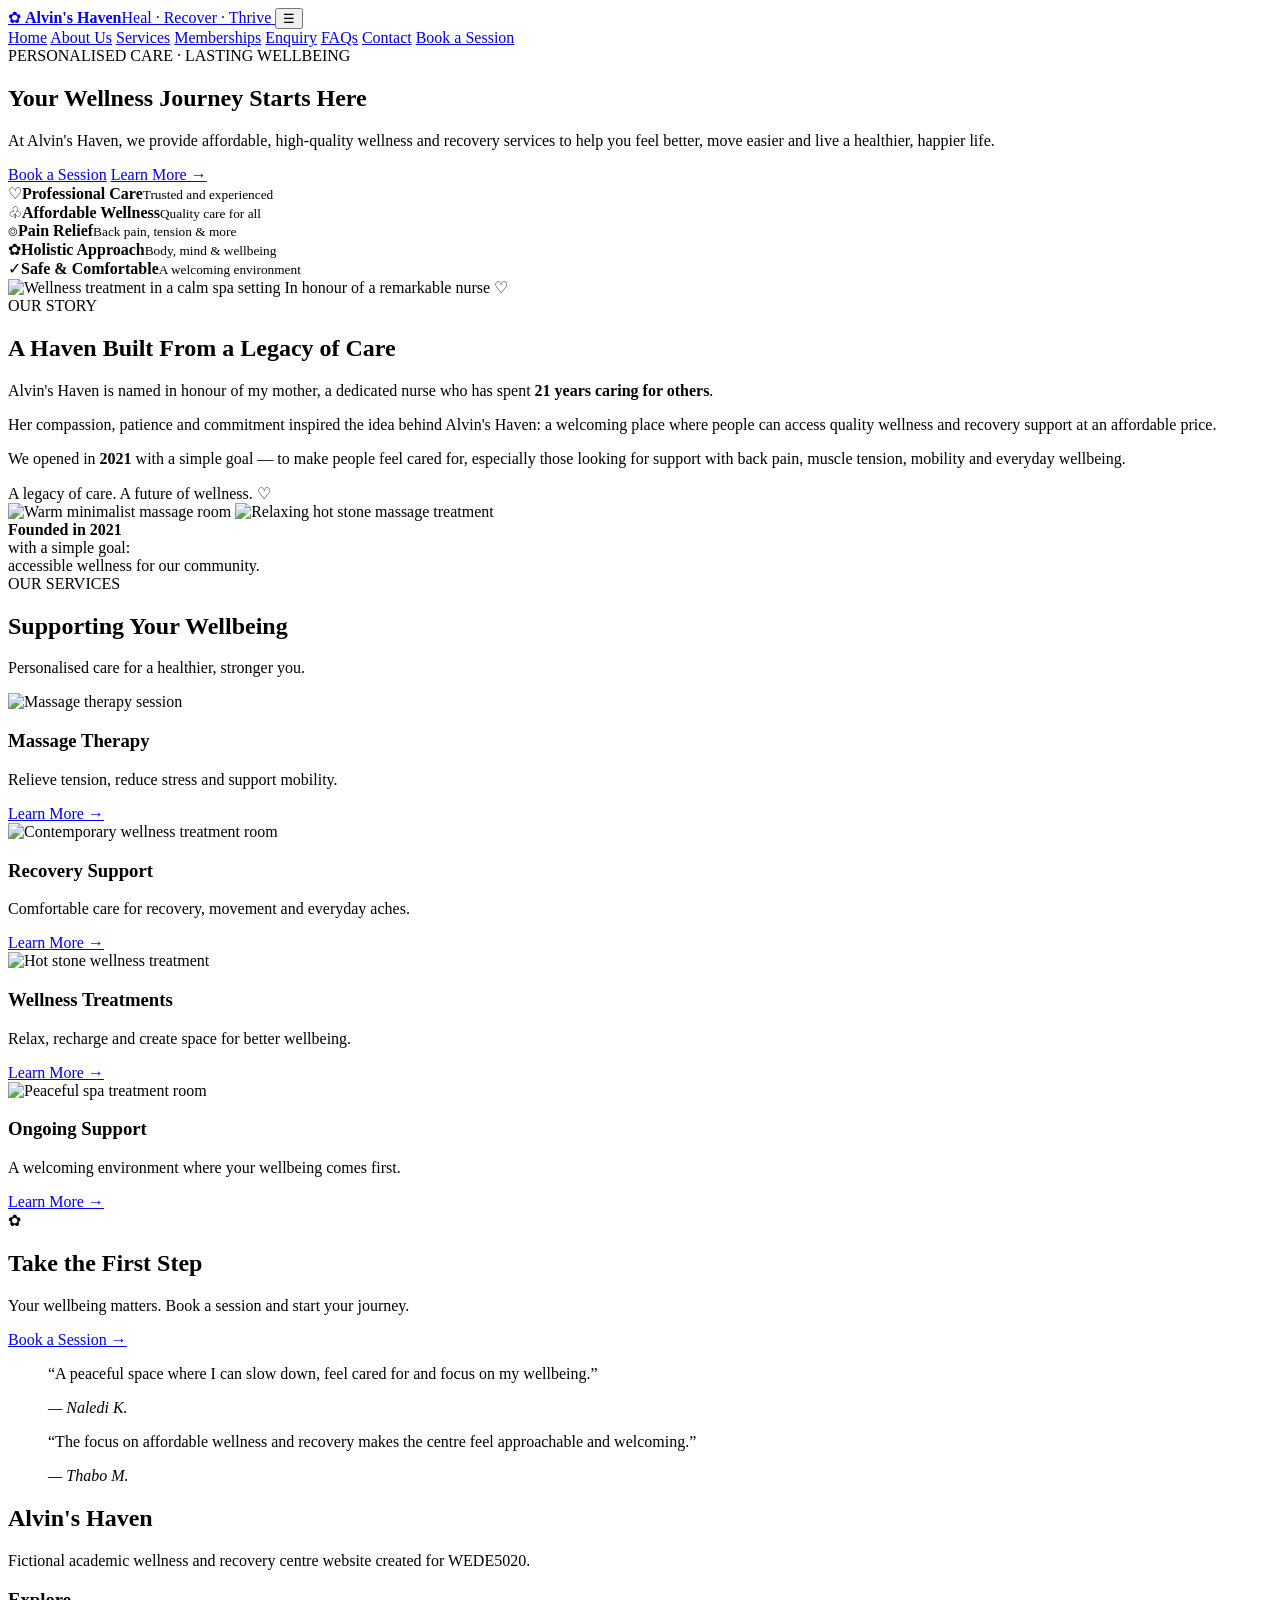
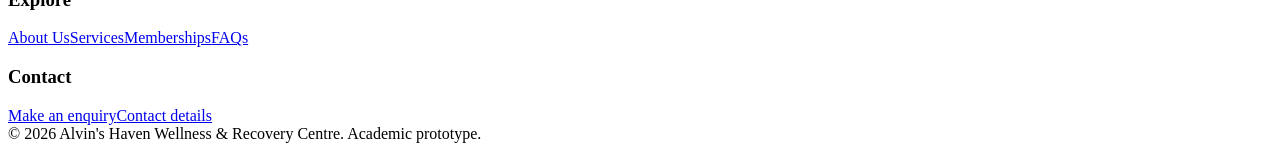
==== index.html @ a2cb9383 "Add main website pages and structure" ====
<!DOCTYPE html>
<html lang="en">
<head>
    <meta charset="UTF-8">
    <meta name="viewport" content="width=device-width, initial-scale=1.0">
    <meta name="description" content="Alvin's Haven is a fictional wellness and recovery centre created as a WEDE5020 academic project.">
    <title>Alvin's Haven | Wellness & Recovery</title>
    <link href="https://fonts.googleapis.com/css2?family=DM+Sans:wght@400;500;600;700&family=Playfair+Display:wght@600;700&display=swap" rel="stylesheet">
    <link rel="stylesheet" href="css/style.css">
</head>

<body>
<header class="site-header">
    <div class="container header-inner">
        <a class="brand" href="index.html">
            <span class="brand-mark" aria-hidden="true">✿</span>
            <span class="brand-text"><strong>Alvin's Haven</strong><span>Heal · Recover · Thrive</span></span>
        </a>

        <button class="menu-btn" type="button" aria-label="Open navigation" aria-expanded="false">☰</button>

        <nav class="nav" aria-label="Main navigation">
            <a class="active" href="index.html">Home</a>
            <a href="about.html">About Us</a>
            <a href="services.html">Services</a>
            <a href="memberships.html">Memberships</a>
            <a href="enquiry.html">Enquiry</a>
            <a href="faq.html">FAQs</a>
            <a href="contact.html">Contact</a>
            <a class="nav-cta" href="enquiry.html">Book a Session</a>
        </nav>
    </div>
</header>

<main>
    <!-- Hero section: introduces the centre and provides the primary call to action -->
    <section class="hero-welcome">
        <div class="hero-photo"></div>
        <div class="hero-overlay"></div>
        <div class="container hero-content">
            <div class="hero-copy">
                <span class="eyebrow">PERSONALISED CARE · LASTING WELLBEING</span>
                <h1>Your Wellness Journey <span>Starts Here</span></h1>
                <p>At Alvin's Haven, we provide affordable, high-quality wellness and recovery services to help you feel better, move easier and live a healthier, happier life.</p>
                <div class="actions">
                    <a href="enquiry.html" class="btn">Book a Session</a>
                    <a href="about.html" class="text-link">Learn More →</a>
                </div>
            </div>
        </div>
    </section>

    <!-- Core value strip: highlights the centre's main service values -->
    <section class="promise-strip" aria-label="Alvin's Haven values">
        <div class="container promise-grid">
            <div><span class="promise-icon">♡</span><span><strong>Professional Care</strong><small>Trusted and experienced</small></span></div>
            <div><span class="promise-icon">♧</span><span><strong>Affordable Wellness</strong><small>Quality care for all</small></span></div>
            <div><span class="promise-icon">⌾</span><span><strong>Pain Relief</strong><small>Back pain, tension & more</small></span></div>
            <div><span class="promise-icon">✿</span><span><strong>Holistic Approach</strong><small>Body, mind & wellbeing</small></span></div>
            <div><span class="promise-icon">✓</span><span><strong>Safe & Comfortable</strong><small>A welcoming environment</small></span></div>
        </div>
    </section>

    <!-- Story section: explains the inspiration behind Alvin's Haven -->
    <section class="story-section">
        <div class="container story-grid">
            <div class="story-main-photo">
                <img src="images/massage-session-1200.jpg"
                     srcset="images/massage-session-720.jpg 720w, images/massage-session-1200.jpg 1200w"
                     sizes="(max-width: 680px) 92vw, 45vw"
                     alt="Wellness treatment in a calm spa setting"
                     loading="lazy">
                <span class="photo-note">In honour of a remarkable nurse ♡</span>
            </div>

            <div class="story-copy">
                <span class="section-kicker">OUR STORY</span>
                <h2>A Haven Built From a Legacy of Care</h2>
                <p>Alvin's Haven is named in honour of my mother, a dedicated nurse who has spent <strong>21 years caring for others</strong>.</p>
                <p>Her compassion, patience and commitment inspired the idea behind Alvin's Haven: a welcoming place where people can access quality wellness and recovery support at an affordable price.</p>
                <p>We opened in <strong>2021</strong> with a simple goal — to make people feel cared for, especially those looking for support with back pain, muscle tension, mobility and everyday wellbeing.</p>
                <div class="story-signoff">A legacy of care. A future of wellness. <span>♡</span></div>
            </div>

            <div class="story-collage">
                <img src="images/spa-room-1200.jpg" srcset="images/spa-room-720.jpg 720w, images/spa-room-1200.jpg 1200w" sizes="(max-width: 680px) 92vw, (max-width: 900px) 80vw, 45vw"
                     alt="Warm minimalist massage room"
                     loading="lazy">
                <img src="images/hot-stone-massage-1200.jpg" srcset="images/hot-stone-massage-720.jpg 720w, images/hot-stone-massage-1200.jpg 1200w" sizes="(max-width: 680px) 92vw, (max-width: 900px) 80vw, 45vw"
                     alt="Relaxing hot stone massage treatment"
                     loading="lazy">
                <div class="founder-note"><strong>Founded in 2021</strong><br>with a simple goal:<br>accessible wellness for our community.</div>
            </div>
        </div>
    </section>

    <section class="services-section">
        <div class="container">
            <div class="section-heading">
                <span class="section-kicker">OUR SERVICES</span>
                <h2>Supporting Your Wellbeing</h2>
                <p>Personalised care for a healthier, stronger you.</p>
            </div>

            <div class="service-cards">
                <article class="service-card">
                    <img src="images/massage-session-1200.jpg" srcset="images/massage-session-720.jpg 720w, images/massage-session-1200.jpg 1200w" sizes="(max-width: 680px) 92vw, (max-width: 900px) 80vw, 45vw" alt="Massage therapy session" loading="lazy">
                    <div><h3>Massage Therapy</h3><p>Relieve tension, reduce stress and support mobility.</p><a href="services.html">Learn More →</a></div>
                </article>

                <article class="service-card">
                    <img src="images/wellness-treatment-1200.jpg" srcset="images/wellness-treatment-720.jpg 720w, images/wellness-treatment-1200.jpg 1200w" sizes="(max-width: 680px) 92vw, (max-width: 900px) 80vw, 45vw" alt="Contemporary wellness treatment room" loading="lazy">
                    <div><h3>Recovery Support</h3><p>Comfortable care for recovery, movement and everyday aches.</p><a href="services.html">Learn More →</a></div>
                </article>

                <article class="service-card">
                    <img src="images/hot-stone-massage-1200.jpg" srcset="images/hot-stone-massage-720.jpg 720w, images/hot-stone-massage-1200.jpg 1200w" sizes="(max-width: 680px) 92vw, (max-width: 900px) 80vw, 45vw" alt="Hot stone wellness treatment" loading="lazy">
                    <div><h3>Wellness Treatments</h3><p>Relax, recharge and create space for better wellbeing.</p><a href="services.html">Learn More →</a></div>
                </article>

                <article class="service-card">
                    <img src="images/spa-room-1200.jpg" srcset="images/spa-room-720.jpg 720w, images/spa-room-1200.jpg 1200w" sizes="(max-width: 680px) 92vw, (max-width: 900px) 80vw, 45vw" alt="Peaceful spa treatment room" loading="lazy">
                    <div><h3>Ongoing Support</h3><p>A welcoming environment where your wellbeing comes first.</p><a href="services.html">Learn More →</a></div>
                </article>
            </div>
        </div>
    </section>

    <!-- Call-to-action banner: directs visitors to the enquiry page -->
    <section class="welcome-banner">
        <div class="container welcome-inner">
            <div><span class="welcome-icon">✿</span><div><h2>Take the First Step</h2><p>Your wellbeing matters. Book a session and start your journey.</p></div></div>
            <a href="enquiry.html" class="btn btn-light">Book a Session →</a>
        </div>
    </section>

    <!-- Testimonials section: fictional academic content used to demonstrate content structure -->
    <section class="section soft-section">
        <div class="container testimonial-grid">
            <blockquote>
                <p>“A peaceful space where I can slow down, feel cared for and focus on my wellbeing.”</p>
                <cite>— Naledi K.</cite>
            </blockquote>
            <blockquote>
                <p>“The focus on affordable wellness and recovery makes the centre feel approachable and welcoming.”</p>
                <cite>— Thabo M.</cite>
            </blockquote>
        </div>
    </section>
</main>

<footer class="site-footer">
    <div class="container footer-inner">
        <div><h2>Alvin's Haven</h2><p>Fictional academic wellness and recovery centre website created for WEDE5020.</p></div>
        <div><h3>Explore</h3><div class="footer-links"><a href="about.html">About Us</a><a href="services.html">Services</a><a href="memberships.html">Memberships</a><a href="faq.html">FAQs</a></div></div>
        <div><h3>Contact</h3><div class="footer-links"><a href="enquiry.html">Make an enquiry</a><a href="contact.html">Contact details</a></div></div>
    </div>
    <div class="container footer-bottom">&copy; 2026 Alvin's Haven Wellness &amp; Recovery Centre. Academic prototype.</div>
</footer>

<script src="js/script.js"></script>
</body>
</html>
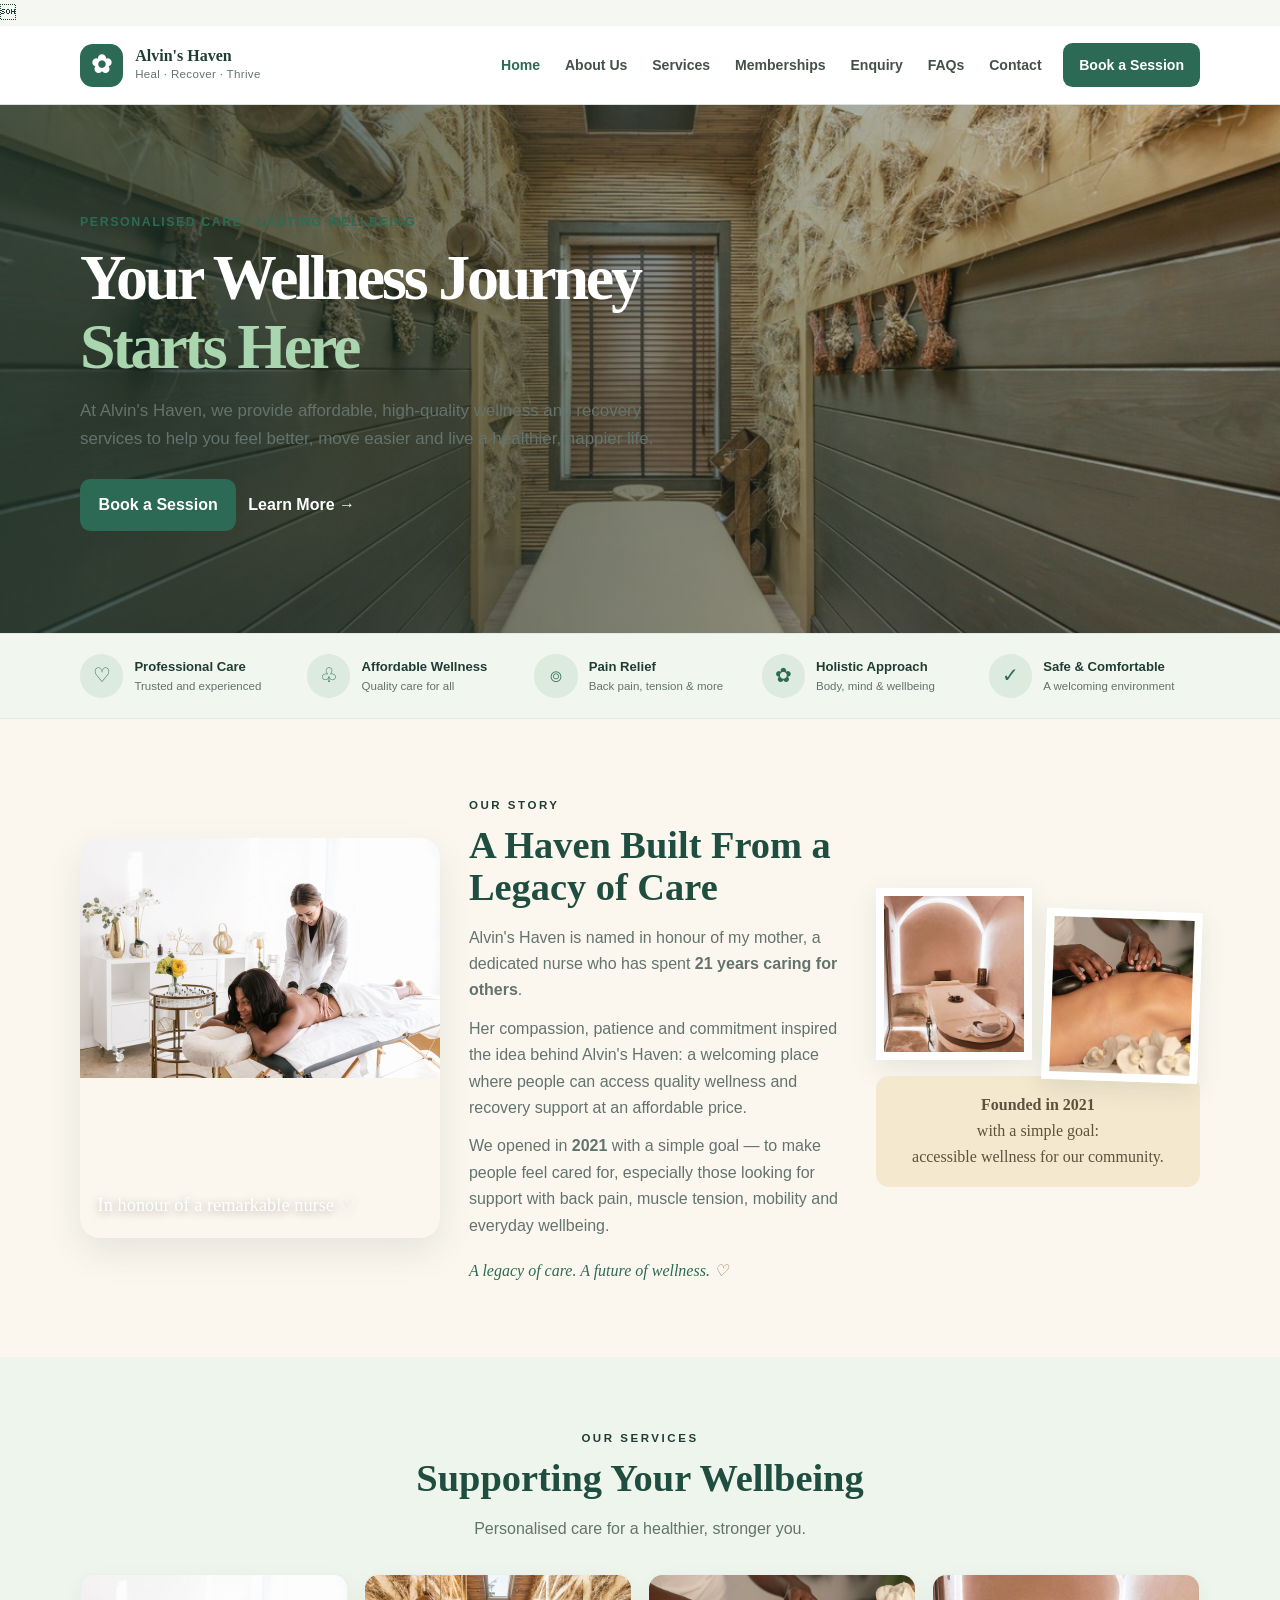
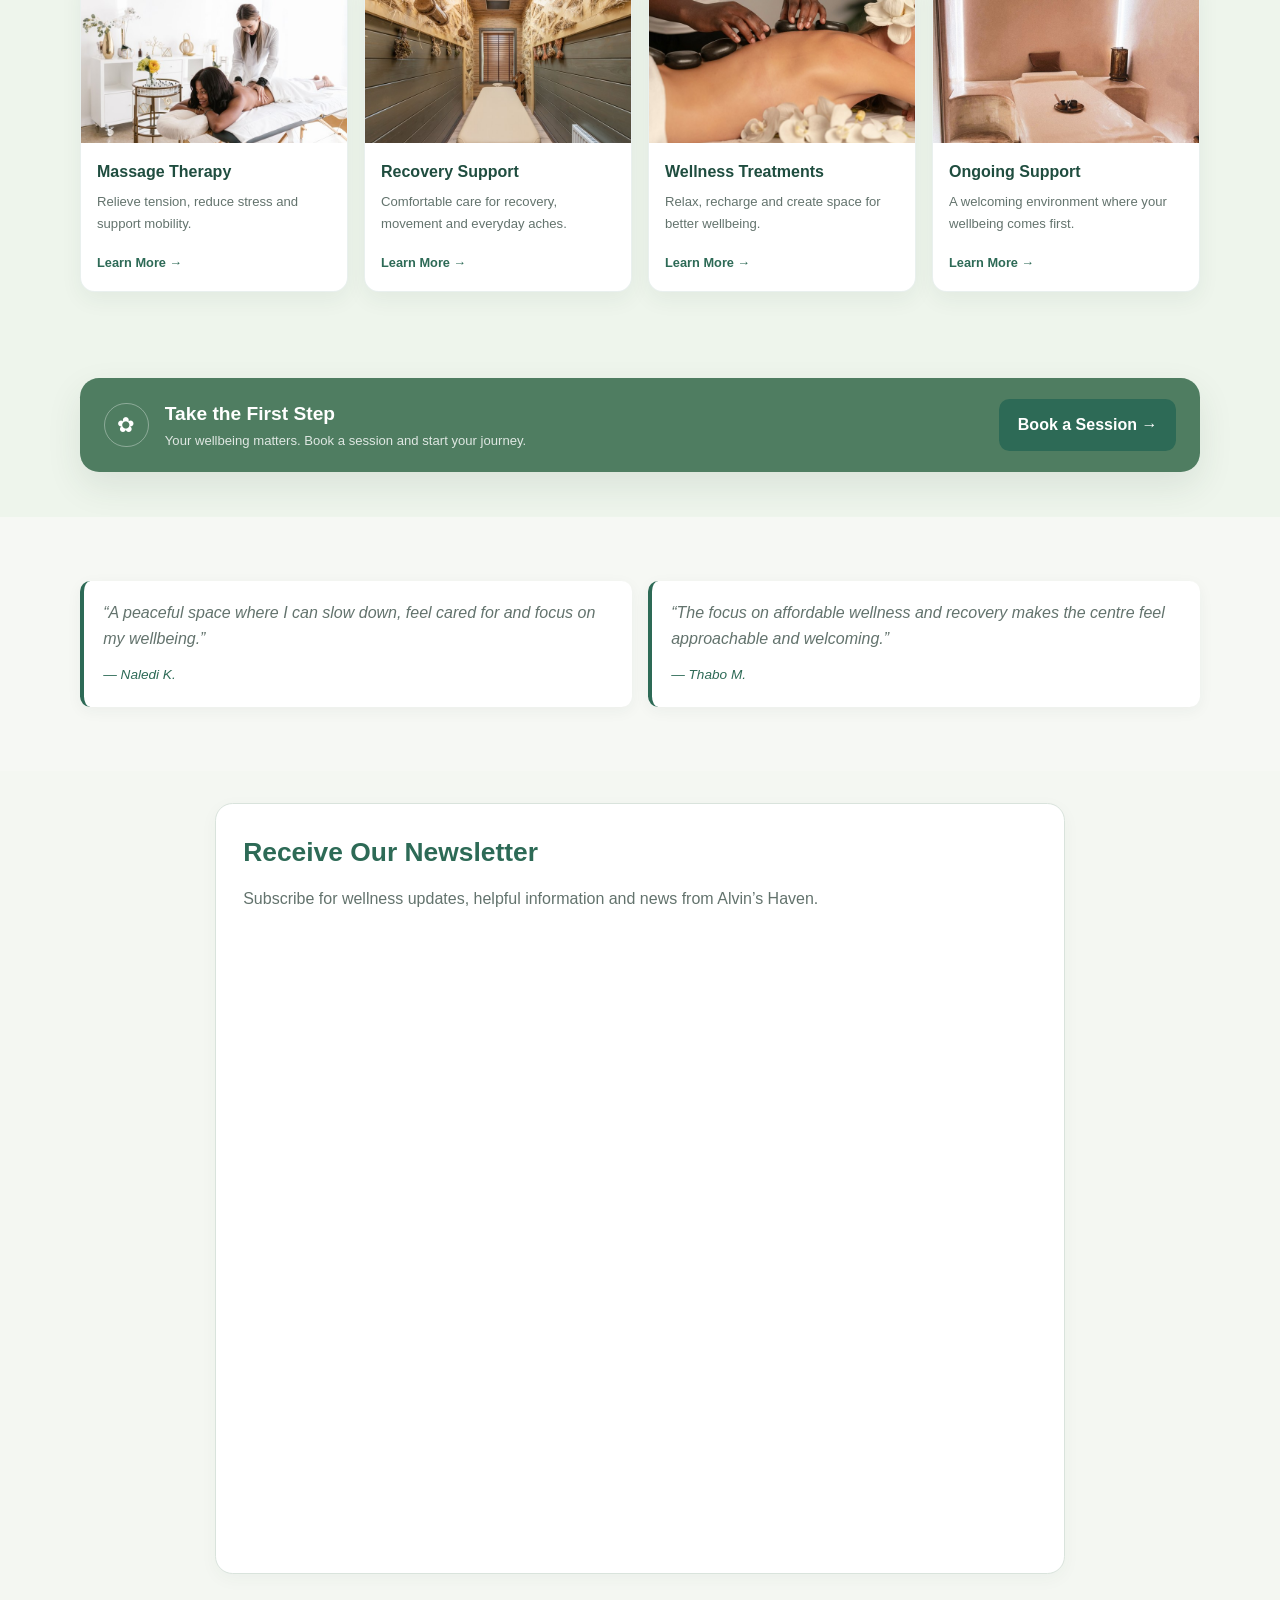
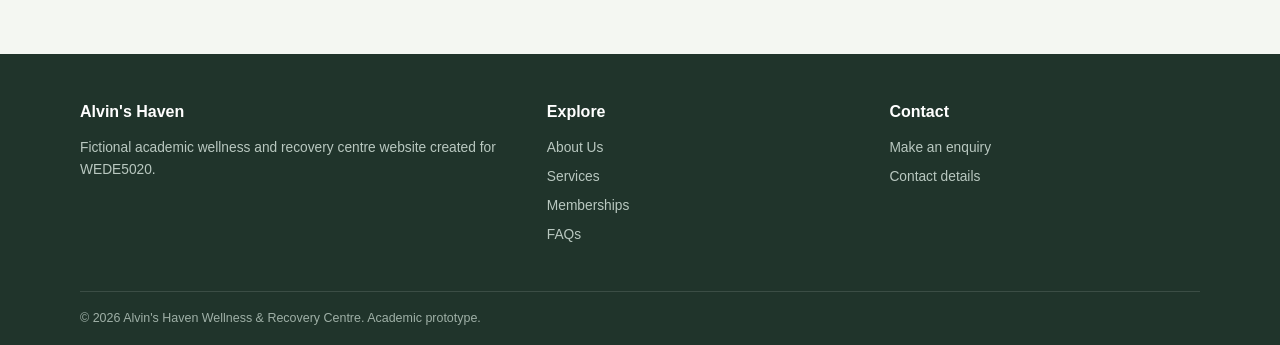
==== commit d55d914a: "Complete Part 3 SEO, functionality and documentation updates" ====
--- a/index.html
+++ b/index.html
@@ -4,10 +4,15 @@
     <meta charset="UTF-8">
     <meta name="viewport" content="width=device-width, initial-scale=1.0">
     <meta name="description" content="Alvin's Haven is a fictional wellness and recovery centre created as a WEDE5020 academic project.">
-    <title>Alvin's Haven | Wellness & Recovery</title>
+    <title>Alvin's Haven | Wellness & Recovery Centre</title>
     <link href="https://fonts.googleapis.com/css2?family=DM+Sans:wght@400;500;600;700&family=Playfair+Display:wght@600;700&display=swap" rel="stylesheet">
     <link rel="stylesheet" href="css/style.css">
-</head>
+
+    <meta property="og:type" content="website">
+    <meta property="og:site_name" content="Alvin's Haven">
+    <meta property="og:title" content="Alvin's Haven | Wellness & Recovery Centre">
+    <meta property="og:description" content="Explore Alvin's Haven, a fictional wellness and recovery centre showcasing wellness services, memberships and visitor enquiries.">
+
 
 <body>
 <header class="site-header">
@@ -149,6 +154,16 @@
     </section>
 </main>
 
+
+<section class="section newsletter-section" aria-labelledby="newsletter-title">
+  <div class="container panel newsletter-panel">
+    <h2 id="newsletter-title">Receive Our Newsletter</h2>
+    <p>Subscribe for wellness updates, helpful information and news from Alvin’s Haven.</p>
+    <div class="newsletter-embed">
+      <iframe title="Receive Alvin's Haven newsletter" src="https://docs.google.com/forms/d/e/1FAIpQLSdCszTMkPJ8kF7qwnwdjDgshBvOIui2D9p6LQ__JYEncI1Cvg/viewform?embedded=true" loading="lazy" width="640" height="621" style="display:block;width:100%;max-width:100%;border:0" loading="lazy" frameborder="0" marginheight="0" marginwidth="0">Loading…</iframe>
+    </div>
+  </div>
+</section>
 <footer class="site-footer">
     <div class="container footer-inner">
         <div><h2>Alvin's Haven</h2><p>Fictional academic wellness and recovery centre website created for WEDE5020.</p></div>
--- a/css/style.css
+++ b/css/style.css
@@ -0,0 +1,400 @@
+/* Alvin's Haven - shared visual styles for Part 2 */
+:root {
+    --ink: #203d35;
+    --muted: #63736d;
+    --brand: #2d6a56;
+    --brand-dark: #1f4d3f;
+    --accent: #c79a5a;
+    --cream: #fbf7ef;
+    --bg: #f4f7f2;
+    --surface: #fff;
+    --soft: #e9f1e8;
+    --line: #d9e3dc;
+    --shadow: 0 14px 35px rgba(35, 65, 51, .10);
+    --radius: 1.1rem;
+}
+
+* { box-sizing: border-box; margin: 0; padding: 0; }
+html { scroll-behavior: smooth; font-size: 100%; }
+body {
+    font-family: "DM Sans", Arial, sans-serif;
+    font-size: 1rem;
+    line-height: 1.65;
+    color: var(--ink);
+    background: var(--bg);
+}
+img { display: block; max-width: 100%; height: auto; }
+a { color: inherit; }
+button, input, select, textarea { font: inherit; }
+
+
+.brand-mark {
+    width: 2.75rem;
+    height: 2.75rem;
+    border-radius: 50%;
+    display: grid;
+    place-items: center;
+    background: #e3efe4;
+    color: var(--brand);
+    font-size: 1.55rem;
+}
+.brand-text strong { display: block; font-family: "Playfair Display", Georgia, serif; font-size: 1.18rem; line-height: 1.1; }
+.brand-text span { display: block; color: var(--muted); font-size: .7rem; letter-spacing: .03em; }
+
+.hero-welcome { position: relative; min-height: 33rem; display: grid; align-items: center; overflow: hidden; }
+.hero-photo {
+    position: absolute; inset: 0;
+    background:
+        linear-gradient(90deg, rgba(30, 55, 46, .78) 0%, rgba(30, 55, 46, .48) 45%, rgba(30, 55, 46, .10) 100%),
+        url("../images/wellness-treatment-1200.jpg") center/cover no-repeat;
+}
+.hero-overlay { position: absolute; inset: 0; background: linear-gradient(180deg, rgba(0,0,0,.05), rgba(0,0,0,.08)); }
+.hero-content { position: relative; z-index: 1; }
+.hero-copy { max-width: 38rem; color: #fff; padding: 5rem 0; }
+.eyebrow, .section-kicker { display: inline-block; font-size: .72rem; font-weight: 700; letter-spacing: .22em; text-transform: uppercase; }
+.hero-copy h1 { margin: .7rem 0 1rem; font-family: "Playfair Display", Georgia, serif; font-size: clamp(2.7rem, 5vw, 4.6rem); line-height: 1.03; }
+.hero-copy h1 span { color: #a9d6ae; display: block; }
+.hero-copy p { max-width: 35rem; font-size: 1.06rem; color: rgba(255,255,255,.92); }
+.actions { display: flex; align-items: center; gap: 1.2rem; margin-top: 1.6rem; }
+.text-link { color: #fff; text-decoration: none; font-weight: 700; }
+.text-link:hover, .text-link:focus-visible { color: #d7efd8; }
+
+.btn {
+    display: inline-flex; align-items: center; justify-content: center;
+    text-decoration: none; border: 1px solid var(--brand);
+    background: var(--brand); color: #fff; padding: .78rem 1.25rem;
+    border-radius: 999px; font-weight: 700; cursor: pointer;
+    transition: .2s ease;
+}
+.btn:hover, .btn:focus-visible { background: var(--brand-dark); border-color: var(--brand-dark); transform: translateY(-1px); }
+.btn:active { transform: translateY(1px); }
+.btn-light { background: #fff; color: var(--brand-dark); border-color: #fff; }
+.btn-light:hover, .btn-light:focus-visible { background: #edf6ed; border-color: #edf6ed; color: var(--brand-dark); }
+
+.promise-strip { background: #f1f6ef; border-top: 1px solid rgba(45,106,86,.08); border-bottom: 1px solid rgba(45,106,86,.08); }
+.promise-grid { display: grid; grid-template-columns: repeat(5, 1fr); gap: 1rem; padding: 1.25rem 0; }
+.promise-grid > div { display: flex; align-items: center; gap: .7rem; min-width: 0; }
+.promise-icon { flex: 0 0 2.7rem; width: 2.7rem; height: 2.7rem; border-radius: 50%; display: grid; place-items: center; background: #dcebdd; color: var(--brand); font-size: 1.25rem; }
+.promise-grid strong, .promise-grid small { display: block; }
+.promise-grid strong { font-size: .82rem; }
+.promise-grid small { color: var(--muted); font-size: .72rem; }
+
+.story-section { padding: 4.5rem 0; background: var(--cream); }
+.story-grid { display: grid; grid-template-columns: 1fr 1.05fr .9fr; gap: 1.8rem; align-items: center; }
+.story-main-photo { position: relative; min-height: 25rem; overflow: hidden; border-radius: 1.25rem; box-shadow: var(--shadow); }
+.story-main-photo img { width: 100%; height: 100%; object-fit: cover; }
+.photo-note { position: absolute; left: 1.1rem; bottom: 1.1rem; color: #fff; font-family: "Playfair Display", Georgia, serif; font-size: 1.15rem; text-shadow: 0 2px 10px rgba(0,0,0,.35); }
+.story-copy h2, .section-heading h2 { font-family: "Playfair Display", Georgia, serif; font-size: clamp(2rem, 3vw, 3rem); line-height: 1.1; color: var(--brand-dark); margin: .45rem 0 1rem; }
+.story-copy p { color: var(--muted); margin-bottom: .75rem; }
+.story-signoff { margin-top: 1.2rem; color: var(--brand); font-family: "Playfair Display", Georgia, serif; font-style: italic; }
+.story-signoff span { color: #9f7650; }
+.story-collage { display: grid; grid-template-columns: 1fr 1fr; gap: .8rem; position: relative; }
+.story-collage img { width: 100%; aspect-ratio: 1 / 1.1; object-fit: cover; border: .55rem solid #fff; box-shadow: 0 8px 25px rgba(35,65,51,.10); }
+.story-collage img:nth-child(2) { transform: translateY(1.4rem) rotate(2deg); }
+.story-collage .founder-note { grid-column: 1 / -1; margin-top: .2rem; padding: 1rem; background: #f4e8cf; color: #5e523f; border-radius: .8rem; text-align: center; font-family: "Playfair Display", Georgia, serif; }
+
+.services-section { padding: 4.2rem 0; background: #eef5ec; }
+.section-heading { text-align: center; max-width: 42rem; margin: 0 auto 2rem; }
+.section-heading p { color: var(--muted); }
+.service-cards { display: grid; grid-template-columns: repeat(4, 1fr); gap: 1rem; }
+.service-card { background: #fff; border: 1px solid rgba(45,106,86,.10); border-radius: .9rem; overflow: hidden; box-shadow: 0 8px 22px rgba(35,65,51,.06); }
+.service-card img { width: 100%; height: 10.5rem; object-fit: cover; }
+.service-card > div { padding: 1rem; }
+.service-card h3 { color: var(--brand-dark); font-size: 1rem; margin-bottom: .35rem; }
+.service-card p { color: var(--muted); font-size: .82rem; min-height: 3.2rem; }
+.service-card a { display: inline-block; margin-top: .6rem; color: var(--brand); font-weight: 700; text-decoration: none; font-size: .8rem; }
+.service-card a:hover, .service-card a:focus-visible { color: var(--brand-dark); }
+
+.welcome-banner { padding: 1.2rem 0 2.8rem; background: #eef5ec; }
+.welcome-inner { background: #4f7d61; color: #fff; border-radius: 1.2rem; padding: 1.25rem 1.5rem; display: flex; justify-content: space-between; align-items: center; gap: 1rem; box-shadow: var(--shadow); }
+.welcome-inner > div { display: flex; align-items: center; gap: 1rem; }
+.welcome-icon { width: 2.8rem; height: 2.8rem; border: 1px solid rgba(255,255,255,.35); border-radius: 50%; display: grid; place-items: center; font-size: 1.3rem; }
+.welcome-inner h2 { font-size: 1.2rem; }
+.welcome-inner p { color: rgba(255,255,255,.82); font-size: .82rem; }
+
+.soft-section { background: #f6f8f4; }
+.story-page { display: grid; grid-template-columns: 1.1fr .9fr; gap: 2rem; align-items: center; }
+.story-page img { width: 100%; min-height: 24rem; object-fit: cover; border-radius: 1rem; }
+.service-intro { display: grid; grid-template-columns: 1fr .75fr; gap: 2rem; align-items: center; }
+.service-intro img { width: 100%; min-height: 16rem; object-fit: cover; border-radius: 1rem; }
+
+.container { width: min(1120px, 92%); margin-inline: auto; }
+.site-header {
+    position: sticky;
+    top: 0;
+    z-index: 20;
+    background: rgba(255, 255, 255, .97);
+    border-bottom: 1px solid var(--line);
+    backdrop-filter: blur(10px);
+}
+.header-inner {
+    min-height: 78px;
+    display: flex;
+    align-items: center;
+    justify-content: space-between;
+    gap: 1.5rem;
+}
+.brand { text-decoration: none; display: flex; align-items: center; gap: .75rem; }
+.brand-mark {
+    width: 2.7rem;
+    height: 2.7rem;
+    border-radius: .8rem;
+    display: grid;
+    place-items: center;
+    background: var(--brand);
+    color: #fff;
+    font-weight: 800;
+}
+.brand-text strong { display: block; font-size: 1rem; line-height: 1.2; }
+.brand-text span { display: block; color: var(--muted); font-size: .72rem; }
+.nav { display: flex; align-items: center; gap: 1.15rem; }
+.nav a { text-decoration: none; color: #435149; font-weight: 600; font-size: .88rem; padding: .65rem .2rem; }
+.nav a:hover, .nav a:focus-visible, .nav a.active { color: var(--brand); }
+.nav a:active { transform: translateY(1px); }
+.nav .nav-cta { background: var(--brand); color: #fff; padding: .65rem 1rem; border-radius: .6rem; }
+.nav .nav-cta:hover, .nav .nav-cta:focus-visible { background: var(--brand-dark); color: #fff; }
+.menu-btn { display: none; border: 0; background: transparent; color: var(--brand); font-size: 1.55rem; cursor: pointer; padding: .35rem; }
+
+main { min-height: 65vh; }
+.hero { padding: 4.5rem 0; }
+.hero-grid { display: grid; grid-template-columns: 1.1fr .9fr; gap: 2.5rem; align-items: center; }
+.hero-copy h1 { font-size: clamp(2.4rem, 5vw, 4.2rem); line-height: 1.08; letter-spacing: -.05em; margin: .55rem 0 1rem; }
+.hero-copy p { color: var(--muted); max-width: 42rem; margin-bottom: 1.4rem; }
+.eyebrow { color: var(--brand); text-transform: uppercase; letter-spacing: .12em; font-size: .78rem; font-weight: 800; }
+.hero-image { border-radius: 1.4rem; overflow: hidden; box-shadow: var(--shadow); }
+.hero-image img { width: 100%; min-height: 22rem; object-fit: cover; }
+.actions { display: flex; flex-wrap: wrap; gap: .75rem; }
+
+.btn {
+    display: inline-flex;
+    align-items: center;
+    justify-content: center;
+    padding: .75rem 1.1rem;
+    border: 1px solid transparent;
+    border-radius: .65rem;
+    background: var(--brand);
+    color: #fff;
+    text-decoration: none;
+    font-weight: 700;
+    cursor: pointer;
+}
+.btn:hover, .btn:focus-visible { background: var(--brand-dark); }
+.btn:active { transform: translateY(1px); }
+.btn-secondary { background: transparent; color: var(--brand); border-color: var(--brand); }
+.btn-secondary:hover, .btn-secondary:focus-visible { color: #fff; }
+
+/* Page title: consistent heading treatment for internal pages */
+.page-title {
+    margin-bottom: 0.75rem;
+    color: var(--ink);
+    font-family: "Playfair Display", Georgia, serif;
+    font-size: clamp(2rem, 4vw, 3.2rem);
+    font-weight: 700;
+    line-height: 1.1;
+    letter-spacing: -0.02em;
+}
+
+.section { padding: 4rem 0; }
+.section.alt { background: #fff; }
+.section-head { margin-bottom: 1.7rem; }
+.section-head h2, .page-hero h1 { line-height: 1.15; letter-spacing: -.03em; }
+.section-head h2 { font-size: clamp(1.8rem, 3vw, 2.5rem); margin-bottom: .45rem; }
+.section-head p { color: var(--muted); max-width: 44rem; }
+.cards { display: grid; grid-template-columns: repeat(3, 1fr); gap: 1.25rem; }
+.card, section.card { background: var(--surface); border: 1px solid var(--line); border-radius: var(--radius); padding: 1.5rem; box-shadow: 0 5px 18px rgba(35, 65, 51, .05); }
+.card h3 { color: var(--brand); margin-bottom: .55rem; }
+.card p { color: var(--muted); }
+.card img { width: 100%; border-radius: .8rem; margin-bottom: 1rem; }
+.icon { width: 2.7rem; height: 2.7rem; border-radius: .75rem; display: grid; place-items: center; background: var(--soft); color: var(--brand); font-weight: 800; margin-bottom: 1rem; }
+
+.page-hero { padding: 3.5rem 0; background: linear-gradient(135deg, #eaf2ed, #f7f3eb); }
+.page-hero h1 { font-size: clamp(2.2rem, 4vw, 3.5rem); margin: .5rem 0 .7rem; }
+.page-hero p { max-width: 48rem; color: var(--muted); }
+.content { padding: 3.5rem 0; }
+.content-grid { display: grid; grid-template-columns: 1.3fr .7fr; gap: 1.5rem; align-items: start; }
+.panel { background: #fff; border: 1px solid var(--line); border-radius: var(--radius); padding: 1.7rem; box-shadow: 0 5px 18px rgba(35, 65, 51, .04); }
+.panel + .panel { margin-top: 1.25rem; }
+.panel h2 { font-size: 1.65rem; color: var(--brand); margin-bottom: .7rem; }
+.panel h3 { color: var(--brand); margin: 1.25rem 0 .4rem; }
+.panel p { color: var(--muted); margin-bottom: .8rem; }
+.list { padding-left: 1.2rem; color: var(--muted); }
+.list li + li { margin-top: .35rem; }
+.notice { background: #f0f6f2; border-left: 4px solid var(--accent); padding: 1rem 1.1rem; border-radius: .55rem; color: #52635b; }
+
+.form-grid { display: grid; grid-template-columns: 1fr 1fr; gap: 1rem; }
+.form-group.full { grid-column: 1 / -1; }
+label { display: block; font-weight: 700; font-size: .9rem; margin-bottom: .4rem; }
+input, select, textarea {
+    width: 100%;
+    padding: .75rem .8rem;
+    border: 1px solid #c9d5ce;
+    border-radius: .6rem;
+    background: #fff;
+    color: var(--ink);
+}
+textarea { min-height: 9rem; resize: vertical; }
+input:focus, select:focus, textarea:focus, button:focus-visible, a:focus-visible {
+    outline: 3px solid rgba(184, 138, 74, .35);
+    outline-offset: 2px;
+}
+.form-note { color: var(--muted); font-size: .82rem; margin-bottom: .8rem; }
+.form-success { display: none; margin-top: 1rem; padding: .9rem 1rem; border-radius: .6rem; background: #eaf6ef; color: #256342; }
+
+.faq-list { display: grid; gap: .75rem; }
+.faq-question {
+    width: 100%;
+    display: flex;
+    justify-content: space-between;
+    gap: 1rem;
+    text-align: left;
+    border: 0;
+    background: #fff;
+    padding: 1rem 1.1rem;
+    cursor: pointer;
+    font-weight: 700;
+    color: var(--ink);
+}
+.faq-item { border: 1px solid var(--line); border-radius: .7rem; overflow: hidden; background: #fff; }
+.faq-answer { display: none; padding: 0 1.1rem 1rem; color: var(--muted); }
+.faq-item.open .faq-answer { display: block; }
+.faq-plus { color: var(--brand); font-size: 1.3rem; }
+
+.testimonial-grid { display: grid; grid-template-columns: repeat(2, 1fr); gap: 1rem; }
+blockquote { background: #fff; border-left: 4px solid var(--brand); border-radius: .65rem; padding: 1.2rem; box-shadow: 0 4px 15px rgba(35, 65, 51, .05); }
+blockquote p { color: var(--muted); font-style: italic; margin-bottom: .55rem; }
+blockquote cite { color: var(--brand); font-size: .85rem; }
+
+.site-footer { background: #20342b; color: #dce7e1; margin-top: 2rem; }
+.footer-inner { padding: 2.8rem 0; display: grid; grid-template-columns: 1.4fr 1fr 1fr; gap: 2rem; }
+.site-footer h2, .site-footer h3 { color: #fff; font-size: 1rem; margin-bottom: .7rem; }
+.site-footer p, .site-footer a { color: #b9c8c0; font-size: .86rem; text-decoration: none; }
+.site-footer a:hover, .site-footer a:focus-visible { color: #fff; }
+.footer-links { display: grid; gap: .4rem; }
+.footer-bottom { border-top: 1px solid rgba(255,255,255,.12); padding: 1rem 0; color: #9fb0a7; font-size: .78rem; }
+
+@media (max-width: 900px) {
+    .hero-grid, .content-grid { grid-template-columns: 1fr; }
+    .cards { grid-template-columns: repeat(2, 1fr); }
+    .footer-inner { grid-template-columns: 1fr 1fr; }
+}
+
+@media (max-width: 680px) {
+    .page-title { font-size: 2rem; }
+    .header-inner { min-height: 68px; }
+    .menu-btn { display: block; }
+    .nav {
+        display: none;
+        position: absolute;
+        top: 68px;
+        left: 4%;
+        right: 4%;
+        flex-direction: column;
+        align-items: stretch;
+        gap: .15rem;
+        padding: .8rem;
+        background: #fff;
+        border: 1px solid var(--line);
+        border-radius: .8rem;
+        box-shadow: var(--shadow);
+    }
+    .nav.open { display: flex; }
+    .nav a { padding: .7rem .75rem; }
+    .hero { padding: 3rem 0; }
+    .hero-image img { min-height: 16rem; }
+    .cards, .form-grid, .testimonial-grid, .footer-inner { grid-template-columns: 1fr; }
+    .section, .content { padding: 3rem 0; }
+    .panel { padding: 1.25rem; }
+}
+
+@media (max-width: 900px) {
+    .promise-grid { grid-template-columns: repeat(3, 1fr); }
+    .story-grid { grid-template-columns: 1fr 1fr; }
+    .story-collage { grid-column: 1 / -1; max-width: 38rem; justify-self: center; width: 100%; }
+    .service-cards { grid-template-columns: repeat(2, 1fr); }
+    .story-page, .service-intro { grid-template-columns: 1fr; }
+}
+
+@media (max-width: 680px) {
+    .hero-welcome { min-height: 35rem; }
+    .hero-copy { padding: 4rem 0; }
+    .hero-copy h1 { font-size: 2.7rem; }
+    .hero-photo {
+        background:
+            linear-gradient(90deg, rgba(30, 55, 46, .78), rgba(30, 55, 46, .30)),
+            url("../images/wellness-treatment-720.jpg") center/cover no-repeat;
+    }
+    .promise-grid { grid-template-columns: 1fr 1fr; }
+    .promise-grid > div:last-child { grid-column: 1 / -1; }
+    .story-grid { grid-template-columns: 1fr; }
+    .story-main-photo { min-height: 20rem; }
+    .story-collage { grid-template-columns: 1fr 1fr; }
+    .service-cards { grid-template-columns: 1fr; }
+    .welcome-inner { align-items: flex-start; flex-direction: column; }
+    .actions { flex-wrap: wrap; }
+}
+
+/* Photo-led CV/team and membership sections */
+.cv-section { background: #fbf7ef; }
+.cv-grid { display: grid; grid-template-columns: repeat(3, 1fr); gap: 1.2rem; margin-top: 2rem; }
+.cv-card { background: #fff; border: 1px solid var(--line); border-radius: 1rem; overflow: hidden; box-shadow: 0 8px 22px rgba(35,65,51,.07); transition: transform .2s ease, box-shadow .2s ease; }
+.cv-card:hover { transform: translateY(-3px); box-shadow: var(--shadow); }
+.cv-card img { width: 100%; height: 15rem; object-fit: cover; }
+.cv-card-body { padding: 1.2rem; }
+.cv-role { color: var(--brand); font-size: .72rem; font-weight: 700; letter-spacing: .12em; text-transform: uppercase; }
+.cv-card h3 { margin: .35rem 0 .5rem; color: var(--brand-dark); }
+.cv-card p { color: var(--muted); font-size: .9rem; }
+.academic-note { margin-top: 1rem; color: var(--muted); font-size: .78rem; text-align: center; }
+
+.membership-visual { padding: 4rem 0; background: #eef5ec; }
+.membership-visual-grid { display: grid; grid-template-columns: 1fr 1fr; align-items: center; gap: 2.5rem; }
+.membership-visual h1 { font-family: "Playfair Display", Georgia, serif; color: var(--brand-dark); font-size: clamp(2.2rem, 4vw, 3.7rem); line-height: 1.1; margin: .5rem 0 1rem; }
+.membership-visual p { max-width: 34rem; color: var(--muted); font-size: 1.05rem; }
+.membership-visual img { width: 100%; height: 23rem; object-fit: cover; border-radius: 1.2rem; box-shadow: var(--shadow); }
+.membership-photo-section { background: var(--cream); }
+.membership-photo-grid { display: grid; grid-template-columns: .9fr 1.1fr; gap: 2rem; align-items: center; }
+.membership-photo-grid > img { width: 100%; height: 20rem; object-fit: cover; border-radius: 1rem; box-shadow: var(--shadow); }
+
+@media (max-width: 900px) {
+    .cv-grid { grid-template-columns: 1fr 1fr; }
+    .membership-visual-grid, .membership-photo-grid { grid-template-columns: 1fr; }
+}
+@media (max-width: 680px) {
+    .cv-grid { grid-template-columns: 1fr; }
+    .cv-card img { height: 13rem; }
+    .membership-visual { padding: 3rem 0; }
+    .membership-visual img, .membership-photo-grid > img { height: 17rem; }
+}
+
+
+/* Part 3 JavaScript interaction styles */
+.faq-toggle {
+  display: block; width: 100%; text-align: left; border: 0; border-radius: .45rem;
+  background: transparent; padding: .45rem 0; color: var(--brand-dark);
+  font: inherit; font-weight: 700; cursor: pointer;
+}
+.faq-toggle::after { content: '+'; float: right; color: var(--brand); font-size: 1.25rem; }
+.faq-toggle.is-open::after { content: '−'; }
+.faq-toggle:focus-visible, .lightbox-image:focus-visible { outline: 3px solid var(--brand); outline-offset: 3px; }
+.faq-answer-js { margin-top: .75rem; }
+.service-search { max-width: 1100px; margin: 0 auto 1rem; padding: 0 1rem; }
+.service-search label { display: block; margin-bottom: .4rem; font-weight: 700; color: var(--brand-dark); }
+.service-search input { width: 100%; padding: .8rem 1rem; border: 1px solid var(--line); border-radius: .55rem; font: inherit; }
+.search-status { margin-top: .4rem; color: var(--muted); font-size: .9rem; }
+.image-lightbox { width: min(92vw, 1000px); max-width: 92vw; max-height: 92vh; padding: 1rem; border: 0; border-radius: .8rem; background: #fff; box-shadow: 0 18px 60px rgba(0,0,0,.3); }
+.image-lightbox::backdrop { background: rgba(10, 20, 15, .78); }
+.image-lightbox > img { display: block; max-width: 100%; max-height: 76vh; width: auto; height: auto; margin: .5rem auto; object-fit: contain; }
+.lightbox-close { display: block; margin-left: auto; border: 0; border-radius: .4rem; padding: .55rem .8rem; background: var(--brand); color: white; font: inherit; cursor: pointer; }
+.lightbox-caption { margin: .5rem 0 0; text-align: center; color: var(--muted); }
+.lightbox-image { cursor: zoom-in; }
+[hidden] { display: none !important; }
+@media (prefers-reduced-motion: reduce) { *, *::before, *::after { scroll-behavior: auto !important; transition-duration: .01ms !important; animation-duration: .01ms !important; }
+}
+
+
+/* Part 3: form feedback and embedded newsletter form */
+.form-response { margin: .75rem 0 1rem; padding: .8rem 1rem; border-left: 3px solid #8a9b79; background: #f5f7f2; border-radius: .35rem; }
+.form-success { display: none; margin-top: 1rem; padding: .9rem 1rem; border-radius: .6rem; background: #eaf6ef; color: #256342; }
+.newsletter-section { padding-top: 2rem; padding-bottom: 3rem; }
+.newsletter-panel { max-width: 850px; margin-inline: auto; }
+.newsletter-embed { width: 100%; overflow: hidden; }
+.newsletter-embed iframe { display: block; width: 100%; max-width: 100%; min-height: 621px; border: 0; }
